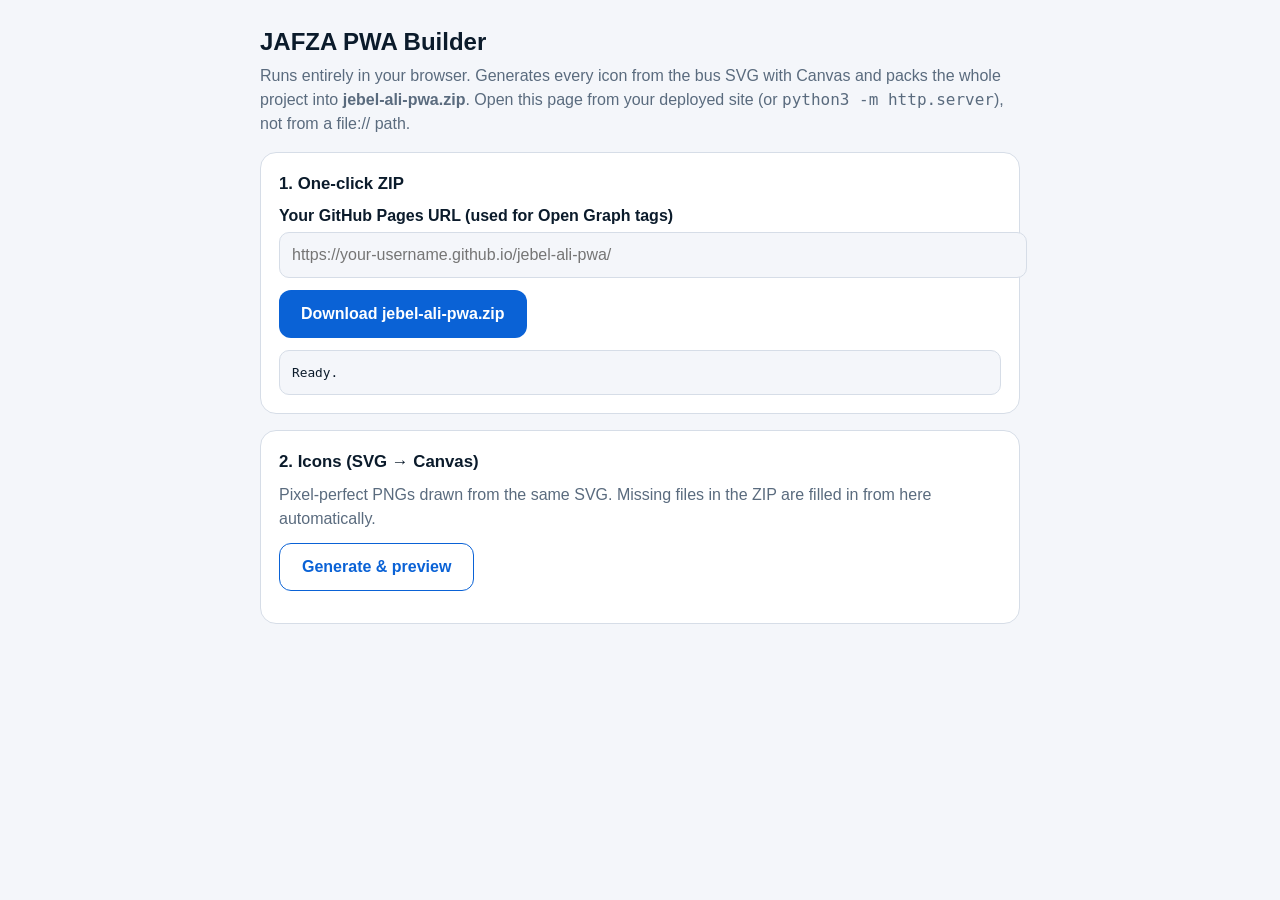
==== tools/builder.html @ 475da029 "Add files via upload" ====
<!doctype html>
<html lang="en">
<head>
  <meta charset="utf-8">
  <meta name="viewport" content="width=device-width, initial-scale=1">
  <meta name="robots" content="noindex">
  <title>JAFZA PWA Builder</title>
  <style>
    :root { color-scheme: light dark; --bg: #f4f6fa; --card: #fff; --text: #0b1b2b; --muted: #5a6b7e; --accent: #0a62d6; --line: #d6dde7; }
    @media (prefers-color-scheme: dark) { :root { --bg: #0b1220; --card: #131c2e; --text: #e8eef7; --muted: #93a3b8; --accent: #5aa2ff; --line: #26334a; } }
    body { margin: 0; font: 16px/1.5 -apple-system, BlinkMacSystemFont, "Segoe UI", Roboto, sans-serif; background: var(--bg); color: var(--text); }
    main { max-width: 760px; margin: 0 auto; padding: 24px 16px 64px; }
    h1 { font-size: 1.5rem; margin: 0 0 4px; } h2 { font-size: 1.05rem; margin: 0 0 8px; }
    p { margin: 0 0 12px; color: var(--muted); }
    section { background: var(--card); border: 1px solid var(--line); border-radius: 16px; padding: 18px; margin-top: 16px; }
    label { display: block; font-weight: 600; margin-bottom: 4px; }
    input[type=url] { width: 100%; min-height: 44px; padding: 0 12px; border-radius: 10px; border: 1px solid var(--line); background: var(--bg); color: inherit; font: inherit; }
    button { min-height: 48px; padding: 0 22px; border-radius: 12px; border: 0; background: var(--accent); color: #fff; font: inherit; font-weight: 700; cursor: pointer; }
    button.alt { background: transparent; color: var(--accent); border: 1px solid var(--accent); }
    button:disabled { opacity: .55; cursor: wait; }
    .row { display: flex; gap: 10px; flex-wrap: wrap; margin-top: 12px; }
    pre { background: var(--bg); border: 1px solid var(--line); border-radius: 10px; padding: 12px; font-size: .8rem; max-height: 220px; overflow: auto; white-space: pre-wrap; margin: 12px 0 0; }
    .grid { display: grid; grid-template-columns: repeat(auto-fill, minmax(92px, 1fr)); gap: 12px; margin-top: 14px; }
    .grid figure { margin: 0; text-align: center; font-size: .72rem; color: var(--muted); }
    .grid img { width: 72px; height: 72px; object-fit: contain; background: repeating-conic-gradient(#8883 0 25%, transparent 0 50%) 0 0/14px 14px; border-radius: 12px; }
    .og img { width: 100%; height: auto; border-radius: 12px; }
  </style>
</head>
<body>
<main>
  <h1>JAFZA PWA Builder</h1>
  <p>Runs entirely in your browser. Generates every icon from the bus SVG with Canvas and packs the whole project into <b>jebel-ali-pwa.zip</b>.
     Open this page from your deployed site (or <code>python3 -m http.server</code>), not from a file:// path.</p>

  <section>
    <h2>1. One-click ZIP</h2>
    <label for="base">Your GitHub Pages URL (used for Open Graph tags)</label>
    <input id="base" type="url" placeholder="https://your-username.github.io/jebel-ali-pwa/">
    <div class="row">
      <button id="zip">Download jebel-ali-pwa.zip</button>
    </div>
    <pre id="log" aria-live="polite">Ready.</pre>
  </section>

  <section>
    <h2>2. Icons (SVG &rarr; Canvas)</h2>
    <p>Pixel-perfect PNGs drawn from the same SVG. Missing files in the ZIP are filled in from here automatically.</p>
    <div class="row"><button class="alt" id="gen">Generate &amp; preview</button></div>
    <div class="grid" id="grid"></div>
    <div class="og" id="og"></div>
  </section>
</main>

<script>
/* ============ SVG sources (single source of truth for all artwork) ============ */
const BUS = `
  <rect x="124" y="196" width="22" height="64" rx="8" fill="#cbd5e1"/><rect x="366" y="196" width="22" height="64" rx="8" fill="#cbd5e1"/>
  <rect x="136" y="116" width="240" height="268" rx="40" fill="#fff"/>
  <rect x="160" y="138" width="192" height="36" rx="10" fill="#0b2545"/>
  <circle cx="190" cy="156" r="6" fill="#f5b301"/><circle cx="212" cy="156" r="6" fill="#f5b301"/><rect x="236" y="150" width="96" height="12" rx="6" fill="#f5b301"/>
  <rect x="156" y="188" width="200" height="106" rx="18" fill="url(#gl)"/><rect x="253" y="188" width="6" height="106" fill="#fff"/>
  <circle cx="188" cy="338" r="20" fill="#f5b301"/><circle cx="324" cy="338" r="20" fill="#f5b301"/><rect x="226" y="328" width="60" height="20" rx="10" fill="#cbd5e1"/>
  <rect x="150" y="372" width="56" height="44" rx="12" fill="#0b1220"/><rect x="306" y="372" width="56" height="44" rx="12" fill="#0b1220"/>
  <rect x="92" y="438" width="328" height="14" rx="7" fill="#f5b301"/>
  <circle cx="136" cy="445" r="4" fill="#0b2545"/><circle cx="196" cy="445" r="4" fill="#0b2545"/><circle cx="256" cy="445" r="4" fill="#0b2545"/><circle cx="316" cy="445" r="4" fill="#0b2545"/><circle cx="376" cy="445" r="4" fill="#0b2545"/>`;
const DEFS = `<defs>
  <linearGradient id="bg" x1="0" y1="0" x2="1" y2="1"><stop offset="0" stop-color="#0b2545"/><stop offset="1" stop-color="#13497a"/></linearGradient>
  <linearGradient id="gl" x1="0" y1="0" x2="0" y2="1"><stop offset="0" stop-color="#bfe6ff"/><stop offset="1" stop-color="#6fb8ec"/></linearGradient></defs>`;

/* kind: any (rounded, transparent corners) | maskable (full bleed, content in safe zone) | square (full bleed, iOS) */
function iconSvg(kind) {
  if (kind === 'any') return `<svg xmlns="http://www.w3.org/2000/svg" viewBox="0 0 512 512">${DEFS}<rect width="512" height="512" rx="112" fill="url(#bg)"/><circle cx="400" cy="118" r="50" fill="#f5b301"/>${BUS}</svg>`;
  if (kind === 'square') return `<svg xmlns="http://www.w3.org/2000/svg" viewBox="0 0 512 512">${DEFS}<rect width="512" height="512" fill="url(#bg)"/><circle cx="400" cy="118" r="50" fill="#f5b301"/>${BUS}</svg>`;
  return `<svg xmlns="http://www.w3.org/2000/svg" viewBox="0 0 512 512">${DEFS}<rect width="512" height="512" fill="url(#bg)"/><g transform="translate(256 256) scale(.84) translate(-256 -284)">${BUS}</g></svg>`;
}
function ogSvg() {
  const chips = ['F43', 'F44', 'F46', 'F54', '99', '91'];
  const cols = ['#e4572e', '#2a9d8f', '#7b2cbf', '#f4a100', '#0077b6', '#c1121f'];
  const chipSvg = chips.map((c, i) => `<g transform="translate(${100 + i * 128} 470)"><rect width="112" height="64" rx="18" fill="${cols[i]}"/><text x="56" y="43" text-anchor="middle" font-size="30" font-weight="800" fill="#fff">${c}</text></g>`).join('');
  return `<svg xmlns="http://www.w3.org/2000/svg" viewBox="0 0 1200 630" font-family="-apple-system, 'Segoe UI', Roboto, 'Helvetica Neue', Arial, sans-serif">${DEFS}
    <rect width="1200" height="630" fill="url(#bg)"/>
    <circle cx="1010" cy="120" r="170" fill="#f5b301" opacity=".18"/><circle cx="1010" cy="120" r="90" fill="#f5b301" opacity=".35"/>
    <g transform="translate(790 120) scale(.78)">${BUS}</g>
    <text x="100" y="160" font-size="26" font-weight="700" letter-spacing="5" fill="#f5b301">OFFLINE-FIRST COMMUTE GUIDE</text>
    <text x="100" y="250" font-size="74" font-weight="800" fill="#fff">Jebel Ali &amp;</text>
    <text x="100" y="334" font-size="74" font-weight="800" fill="#fff">Discovery Gardens</text>
    <text x="100" y="404" font-size="44" font-weight="600" fill="#bfe6ff">Bus Timetable</text>
    ${chipSvg}
    <text x="100" y="584" font-size="26" fill="#9fb6d3">Next-bus countdown  |  Pocket mode  |  Metro links  |  Works with no signal</text></svg>`;
}

/* ============ SVG -> Canvas -> PNG ============ */
function svgToPng(svg, w, h) {
  return new Promise((resolve, reject) => {
    const img = new Image();
    img.onload = () => {
      const c = document.createElement('canvas'); c.width = w; c.height = h;
      const ctx = c.getContext('2d'); ctx.imageSmoothingQuality = 'high';
      ctx.drawImage(img, 0, 0, w, h);
      c.toBlob((b) => (b ? resolve(b) : reject(new Error('toBlob failed'))), 'image/png');
    };
    img.onerror = () => reject(new Error('SVG failed to load'));
    img.src = 'data:image/svg+xml;charset=utf-8,' + encodeURIComponent(svg);
  });
}
/* ICO container with embedded PNG frames */
async function buildIco(sizes) {
  const pngs = [];
  for (const s of sizes) pngs.push(new Uint8Array(await (await svgToPng(iconSvg('any'), s, s)).arrayBuffer()));
  const head = 6 + 16 * pngs.length;
  const total = head + pngs.reduce((a, p) => a + p.length, 0);
  const buf = new ArrayBuffer(total), dv = new DataView(buf), u8 = new Uint8Array(buf);
  dv.setUint16(2, 1, true); dv.setUint16(4, pngs.length, true);
  let off = head;
  pngs.forEach((p, i) => {
    const e = 6 + i * 16, s = sizes[i];
    dv.setUint8(e, s >= 256 ? 0 : s); dv.setUint8(e + 1, s >= 256 ? 0 : s); dv.setUint16(e + 4, 1, true); dv.setUint16(e + 6, 32, true);
    dv.setUint32(e + 8, p.length, true); dv.setUint32(e + 12, off, true);
    u8.set(p, off); off += p.length;
  });
  return new Blob([buf], { type: 'image/x-icon' });
}
const ICON_SIZES = [72, 96, 128, 144, 152, 192, 384, 512];
async function generateAll() {
  const out = {};
  for (const s of ICON_SIZES) out[`icons/icon-${s}.png`] = await svgToPng(iconSvg('any'), s, s);
  out['icons/icon-maskable-192.png'] = await svgToPng(iconSvg('maskable'), 192, 192);
  out['icons/icon-maskable-512.png'] = await svgToPng(iconSvg('maskable'), 512, 512);
  out['apple-touch-icon.png'] = await svgToPng(iconSvg('square'), 180, 180);
  out['og-image.png'] = await svgToPng(ogSvg(), 1200, 630);
  out['favicon.ico'] = await buildIco([16, 32, 48]);
  out['favicon.svg'] = new Blob([iconSvg('any')], { type: 'image/svg+xml' });
  return out;
}
window.JAF = { generateAll, iconSvg, ogSvg };

/* ============ UI ============ */
const $ = (s) => document.querySelector(s);
const log = (m) => { const l = $('#log'); l.textContent += '\n' + m; l.scrollTop = l.scrollHeight; };

$('#gen').onclick = async () => {
  const files = await generateAll();
  const grid = $('#grid'); grid.innerHTML = '';
  for (const [name, blob] of Object.entries(files)) {
    if (name === 'og-image.png') { $('#og').innerHTML = `<img alt="OG preview" src="${URL.createObjectURL(blob)}">`; continue; }
    const f = document.createElement('figure');
    f.innerHTML = `<img alt="" src="${URL.createObjectURL(blob)}"><figcaption>${name.replace('icons/', '')}</figcaption>`;
    grid.appendChild(f);
  }
};

const FILES = [
  'index.html', 'manifest.webmanifest', 'sw.js', 'offline.html', 'favicon.ico', 'favicon.svg', 'apple-touch-icon.png', 'og-image.png',
  'robots.txt', '.nojekyll', 'README.md', 'css/styles.css', 'js/app.js', 'js/transit-data.js', 'tools/builder.html',
  ...ICON_SIZES.map((s) => `icons/icon-${s}.png`), 'icons/icon-maskable-192.png', 'icons/icon-maskable-512.png'
];

function loadJsZip() {
  if (window.JSZip) return Promise.resolve();
  const urls = ['https://cdnjs.cloudflare.com/ajax/libs/jszip/3.10.1/jszip.min.js', 'https://cdn.jsdelivr.net/npm/jszip@3.10.1/dist/jszip.min.js'];
  return urls.reduce((p, u) => p.catch(() => new Promise((res, rej) => {
    const s = document.createElement('script'); s.src = u; s.onload = res; s.onerror = () => rej(new Error('load ' + u)); document.head.appendChild(s);
  })), Promise.reject());
}

/* Fallback when the JSZip CDN is unreachable: tiny store-only ZIP writer (no compression, fully valid .zip). */
const CRC_T = (() => { const t = new Uint32Array(256); for (let n = 0; n < 256; n++) { let c = n; for (let k = 0; k < 8; k++) c = c & 1 ? 0xEDB88320 ^ (c >>> 1) : c >>> 1; t[n] = c >>> 0; } return t; })();
const crc32 = (u8) => { let c = 0xFFFFFFFF; for (let i = 0; i < u8.length; i++) c = CRC_T[(c ^ u8[i]) & 255] ^ (c >>> 8); return (c ^ 0xFFFFFFFF) >>> 0; };
function simpleZip(entries) {               // entries: [{ name, data: Uint8Array }]
  const enc = new TextEncoder(), parts = [], central = [];
  const now = new Date(), dosT = (now.getHours() << 11) | (now.getMinutes() << 5) | (now.getSeconds() >> 1);
  const dosD = ((now.getFullYear() - 1980) << 9) | ((now.getMonth() + 1) << 5) | now.getDate();
  let offset = 0;
  for (const { name, data } of entries) {
    const nm = enc.encode(name), crc = crc32(data);
    const lh = new DataView(new ArrayBuffer(30));
    lh.setUint32(0, 0x04034b50, true); lh.setUint16(4, 20, true); lh.setUint16(6, 0x0800, true); lh.setUint16(10, dosT, true); lh.setUint16(12, dosD, true);
    lh.setUint32(14, crc, true); lh.setUint32(18, data.length, true); lh.setUint32(22, data.length, true); lh.setUint16(26, nm.length, true);
    parts.push(new Uint8Array(lh.buffer), nm, data);
    const ch = new DataView(new ArrayBuffer(46));
    ch.setUint32(0, 0x02014b50, true); ch.setUint16(4, 20, true); ch.setUint16(6, 20, true); ch.setUint16(8, 0x0800, true); ch.setUint16(12, dosT, true); ch.setUint16(14, dosD, true);
    ch.setUint32(16, crc, true); ch.setUint32(20, data.length, true); ch.setUint32(24, data.length, true); ch.setUint16(28, nm.length, true); ch.setUint32(42, offset, true);
    central.push(new Uint8Array(ch.buffer), nm);
    offset += 30 + nm.length + data.length;
  }
  const cSize = central.reduce((a, b) => a + b.length, 0);
  const end = new DataView(new ArrayBuffer(22));
  end.setUint32(0, 0x06054b50, true); end.setUint16(8, entries.length, true); end.setUint16(10, entries.length, true); end.setUint32(12, cSize, true); end.setUint32(16, offset, true);
  return new Blob([...parts, ...central, new Uint8Array(end.buffer)], { type: 'application/zip' });
}
const toU8 = async (d) => typeof d === 'string' ? new TextEncoder().encode(d) : new Uint8Array(await d.arrayBuffer());

$('#zip').onclick = async () => {
  const btn = $('#zip'); btn.disabled = true; $('#log').textContent = 'Starting...';
  try {
    let hasJsZip = true;
    try { await loadJsZip(); } catch (e) { hasJsZip = false; log('JSZip CDN unreachable, using built-in ZIP writer.'); }
    let gen = null;
    let base = $('#base').value.trim();
    if (base && !base.endsWith('/')) base += '/';
    const collected = [];
    for (const path of FILES) {
      let data = null;
      try {
        const r = await fetch('../' + path, { cache: 'no-store' });
        if (r.ok) data = path === 'index.html' || path === 'README.md' ? await r.text() : await r.blob();
      } catch (e) { /* try generated */ }
      if (!data) {
        gen = gen || await generateAll();
        if (gen[path]) { data = gen[path]; log('generated ' + path); }
      }
      if (!data) { log('SKIPPED (not found) ' + path); continue; }
      if (path === 'index.html' && base) data = data.replace(/https:\/\/YOUR-USERNAME\.github\.io\/jebel-ali-pwa\//g, base);
      collected.push({ name: 'jebel-ali-pwa/' + path, data });
    }
    log('Compressing...');
    let blob;
    if (hasJsZip) {
      const zip = new JSZip();
      collected.forEach((f) => zip.file(f.name, f.data));
      blob = await zip.generateAsync({ type: 'blob', compression: 'DEFLATE', compressionOptions: { level: 9 } });
    } else {
      blob = simpleZip(await Promise.all(collected.map(async (f) => ({ name: f.name, data: await toU8(f.data) }))));
    }
    const a = document.createElement('a'); a.href = URL.createObjectURL(blob); a.download = 'jebel-ali-pwa.zip';
    document.body.appendChild(a); a.click(); a.remove();
    log('Done: jebel-ali-pwa.zip (' + Math.round(blob.size / 1024) + ' KB, ' + collected.length + ' files)');
  } catch (e) { log('Error: ' + e.message + '. Check you opened this page over http(s).'); }
  btn.disabled = false;
};
</script>
</body>
</html>
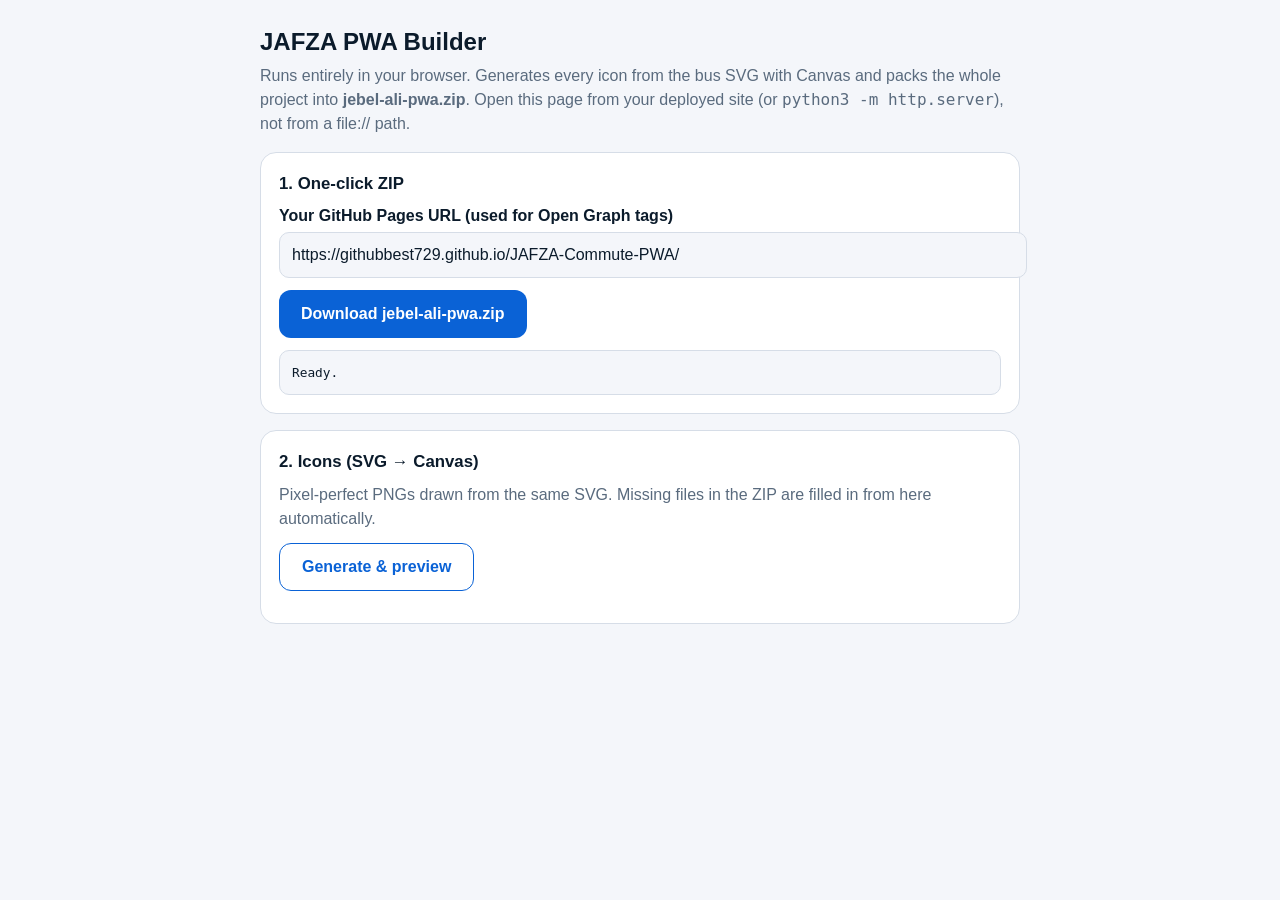
==== commit 2a5da0bc: "Add files via upload" ====
--- a/tools/builder.html
+++ b/tools/builder.html
@@ -35,7 +35,7 @@
   <section>
     <h2>1. One-click ZIP</h2>
     <label for="base">Your GitHub Pages URL (used for Open Graph tags)</label>
-    <input id="base" type="url" placeholder="https://your-username.github.io/jebel-ali-pwa/">
+    <input id="base" type="url" value="https://githubbest729.github.io/JAFZA-Commute-PWA/" placeholder="https://your-username.github.io/your-repo/">
     <div class="row">
       <button id="zip">Download jebel-ali-pwa.zip</button>
     </div>
@@ -210,7 +210,7 @@
         if (gen[path]) { data = gen[path]; log('generated ' + path); }
       }
       if (!data) { log('SKIPPED (not found) ' + path); continue; }
-      if (path === 'index.html' && base) data = data.replace(/https:\/\/YOUR-USERNAME\.github\.io\/jebel-ali-pwa\//g, base);
+      if (path === 'index.html' && base) data = data.replace(/https:\/\/(?:YOUR-USERNAME|githubbest729)\.github\.io\/[^"'\s\/]+\//g, base);
       collected.push({ name: 'jebel-ali-pwa/' + path, data });
     }
     log('Compressing...');
